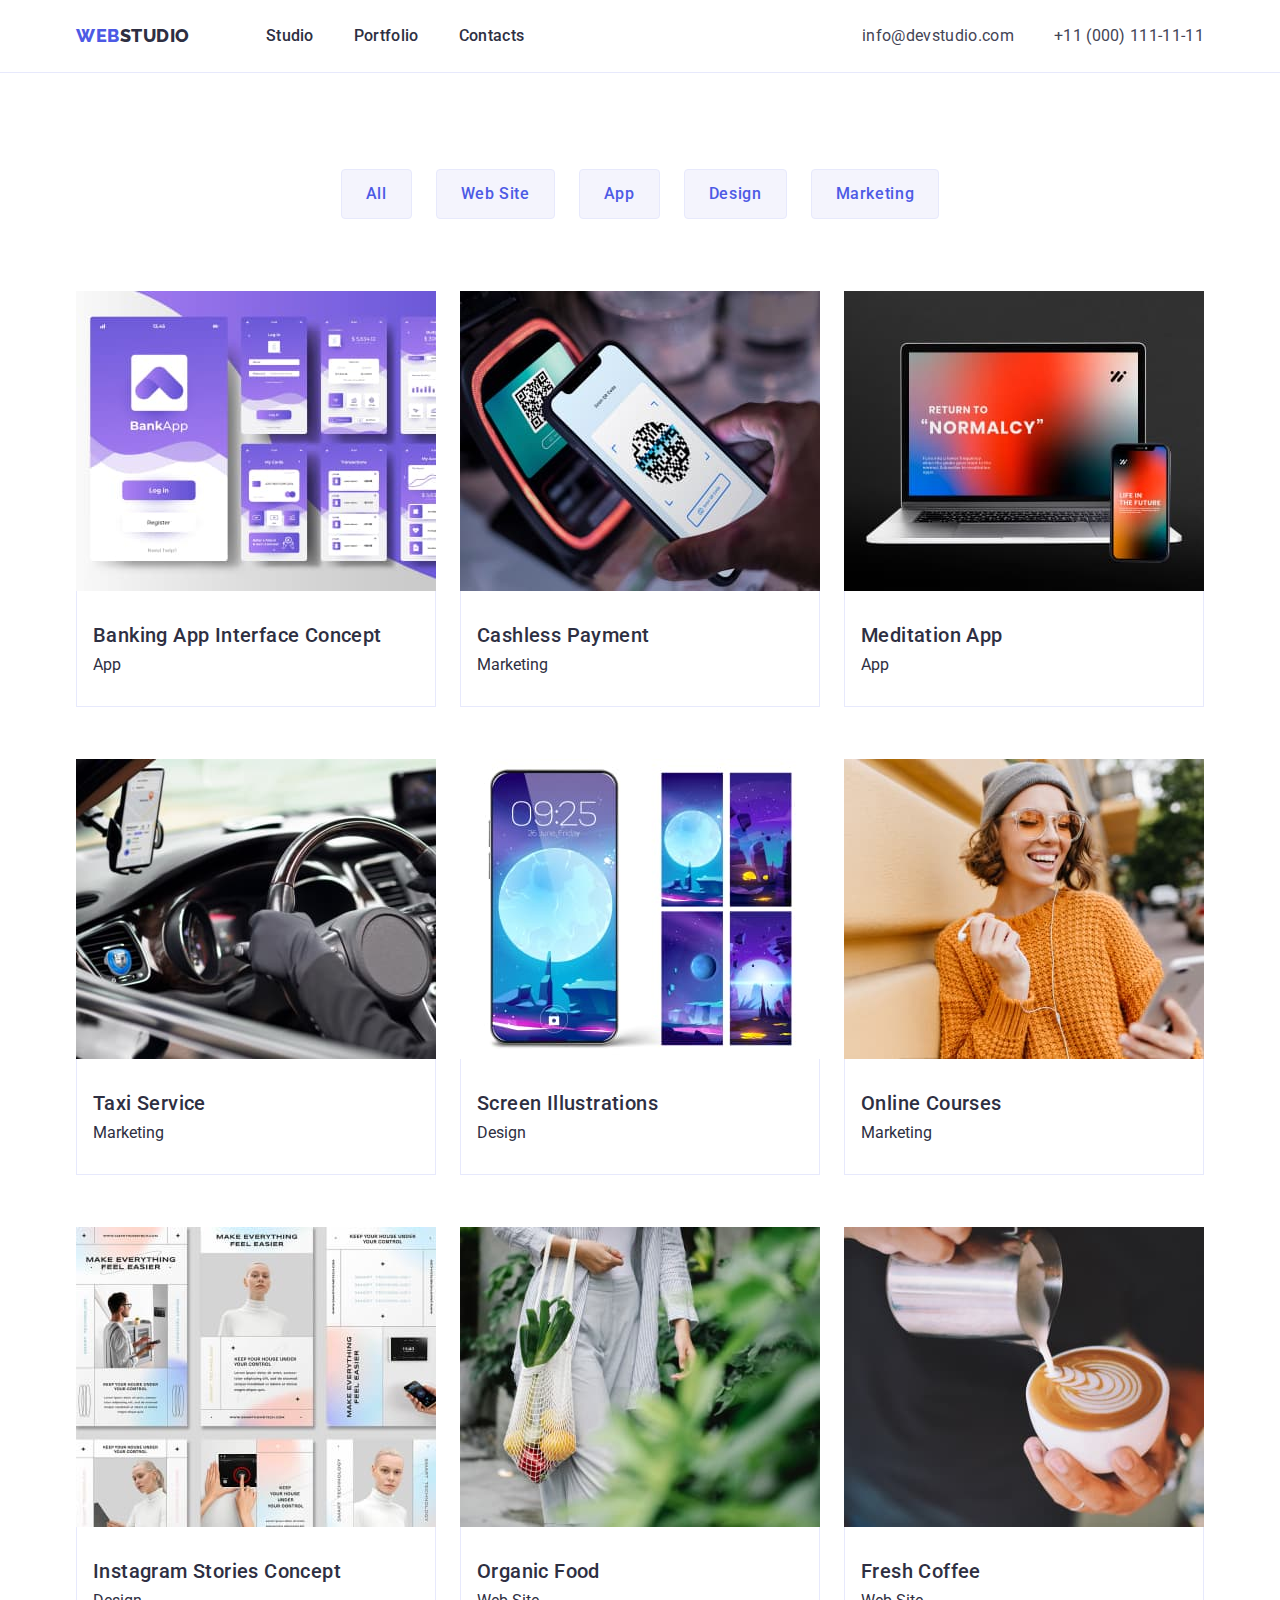
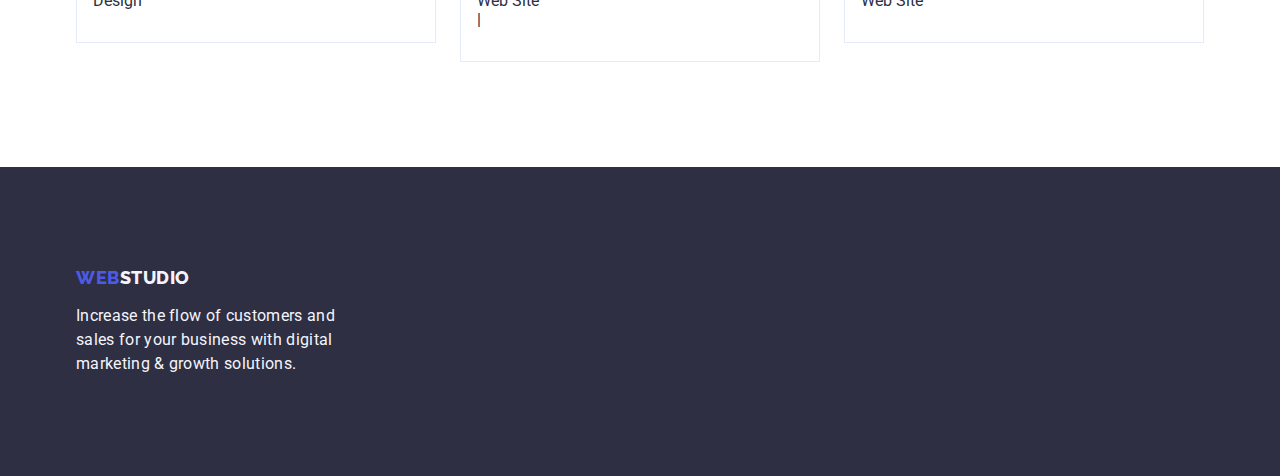
==== portfolio.html @ b85ea652 "3" ====
<!DOCTYPE html>
<html lang="en">
<head>
    <meta charset="UTF-8">
    <meta name="viewport" content="width=device-width, initial-scale=1.0">
    <link rel="stylesheet" href="css/styles.css">
    <title>Homework-2</title>
    <link rel="preconnect" href="https://fonts.googleapis.com">
    <link rel="preconnect" href="https://fonts.gstatic.com" crossorigin>
    <link href="https://fonts.googleapis.com/css2?family=Raleway:wght@800&family=Roboto:wght@400;500;700;900&display=swap"
        rel="stylesheet">
    <link  rel="stylesheet" 
    href="https://cdnjs.cloudflare.com/ajax/libs/modern-normalize/2.0.0/modern-normalize.min.css" 
    integrity="sha512-4xo8blKMVCiXpTaLzQSLSw3KFOVPWhm/TRtuPVc4WG6kUgjH6J03IBuG7JZPkcWMxJ5huwaBpOpnwYElP/m6wg==" 
    crossorigin="anonymous" 
    referrerpolicy="no-referrer" />
</head>
<body>
    <header class="header">
    <div class="container container-header">
    <nav class="nav">
        <a class="logo link" href="#">Web<span class="studio-logo">Studio</span></a>
            <ul class="nav-list list">
                <li><a class="menu link" href="./index.html">Studio</a></li>
                <li><a class="menu link" href="./portfolio.html">Portfolio</a></li>
                <li><a class="menu link" href="">Contacts</a></li>
            </ul>
        </nav>
        <address class="contacts">
            <ul class="address-list list">
                <li><a class="address link" href="mailto:info@devstudio.com">info@devstudio.com</a></li>
                <li><a class="address link" href="tel:+1100011111">+11 (000) 111-11-11</a></li>
            </ul>
        </address>
    </div>
    </header>
    <main>
        <section class="selection-portfolio">
        <div class="container container-main-portfolio">
        <h1 class="visually-hidden">Menu</h1>
            <ul class="list button-list">
                <li><button class="button-two" type="button">All</button></li>
                <li><button class="button-two" type="button">Web Site</button></li>
                <li><button class="button-two" type="button">App</button></li>
                <li><button class="button-two" type="button">Design</button></li>
                <li><button class="button-two" type="button">Marketing</button></li>
            </ul>
        <ul class="list menu-list">
            <li class="menu-list-li">
                <a class="link"><img src="./images/img2-1.jpg" alt="Apps" width="360" height="300"/>
                <div class="App div-a">
                <h2 class="heading-portfolio-two">Banking App Interface Concept</h2>
                <p class="p-portfolio-list">App</p></div></a>
            </li>
            <li class="menu-list-li">
                <a class="link"><img src="./images/img2-2.jpg" alt="Contactless payment" width="360" height="300"/>
                <div class="App div-a">
                <h2 class="heading-portfolio-two">Cashless Payment</h2>
                <p class="p-portfolio-list">Marketing</p></div></a>
            </li>
            <li class="menu-list-li">
                <a class="link"><img src="./images/img2-3.jpg" alt="Laptop" width="360" height="300"/>
                <div class="App div-a">
                <h2 class="heading-portfolio-two">Meditation App</h2>
                <p class="p-portfolio-list">App</p></div></a>
            </li>
            <li class="menu-list-li">
                <a class="link"><img src="./images/img2-4.jpg" alt="wheel" width="360" height="300"/>
                <div class="App div-a">
                <h2 class="heading-portfolio-two">Taxi Service</h2>
                <p class="p-portfolio-list">Marketing</p></div></a>
            </li>
            <li class="menu-list-li">
                <a class="link"><img src="./images/img2-5.jpg" alt="purple wallpaper" width="360" height="300"/>
                <div class="App div-a">
                <h2 class="heading-portfolio-two">Screen Illustrations</h2>
                <p class="p-portfolio-list">Design</p></div></a>
            </li>
            <li class="menu-list-li">
                <a class="link"><img src="./images/img2-6.jpg" alt="happy woman in orange sweater" width="360" height="300"/>
                <div class="App div-a">
                <h2 class="heading-portfolio-two">Online Courses</h2>
                <p class="p-portfolio-list">Marketing</p></div></a>
            </li>
            <li class="menu-list-li">
                <a class="link"><img src="./images/img2-7.jpg" alt="instagram" width="360" height="300"/>
                <div class="App div-a">
                <h2 class="heading-portfolio-two">Instagram Stories Concept</h2>
                <p class="p-portfolio-list">Design</p></div></a>
            </li>
            <li class="menu-list-li">
                <a class="link"><img src="./images/img2-8.jpg" alt="food shopping" width="360" height="300"/>
                <div class="App div-a">
                <h2 class="heading-portfolio-two">Organic Food</h2>
                <p class="p-portfolio-list">Web Site</p>|</div></a>
            </li>
            <li class="menu-list-li">
                <a class="link"><img src="./images/img2-9.jpg" alt="Cup of coffee" width="360" height="300"/>
                <div class="App div-a">
                <h2 class="heading-portfolio-two">Fresh Coffee</h2>
                <p class="p-portfolio-list">Web Site</p></div></a>
            </li>
        </ul>
    </section>
    </main>
    <footer class="footer">
        <div class="container container-footer">
        <a class="logo link logo-footer" href="#">Web<span class="studio-logoo">Studio</span></a>
        <p class="footer-p">Increase the flow of customers and 
            sales for your business with digital 
            marketing & growth solutions.</p>
        </div>
    </footer>
</body>
</html>
---- css/styles.css ----
body {
    background-color: #FFFFFF;
    color: #434455;
    color: var(--brand-color);
    font-style: normal;
    font-family: 'Roboto', sans-serif;
}
:root {
    --brand-color: #434455;
    --color-text: #2e2f42;
    --marka-color:#404BBF;
    --button-two: #4d5ae5;
    --button-one: #4D5AE5;
    --white: #fff;
    --cornflower: #E7E9FC;
}

/* general */

* {
    box-sizing: border-box;
    margin: 0;
    padding: 0;
}

.container {
    width: 1158px;
    margin: 0 auto;
    align-items: center;
    padding: 0 15px;
}
/* global shit */

.visually-hidden {
    position: absolute;
    width: 1px;
    height: 1px;
    margin: -1px;
    border: 0;
    padding: 0;

    white-space: nowrap;
    clip-path: inset(100%);
    clip: rect(0 0 0 0);
    overflow: hidden;
}

img {
    display: block;
}

a {
    text-decoration: none;
    font-style: normal;
    color: #2E2F42;
    cursor: pointer;
}

.link {
    text-decoration: none;
}

.link:hover,
.link:active,
.link:focus {
    color: var(--marka-color);
}

.list {
    list-style: none;
}

.section {
    justify-content: center;
}

/* header */

.header {
    border-bottom: 1px solid var(--cornflower, #E7E9FC);
}

.container-header {
    display: flex;
    height: 72px;
    align-items: center;
}

.logo {
    font-family: 'Raleway', sans-serif;
    font-weight: 800;
    font-size: 18px;
    line-height: 1.17;
    text-transform: uppercase;
    color: #4d5ae5;
    letter-spacing: 0.03em;
    margin-right: 76px;
}

.studio-logo {
    color: #2E2F42;
}

.nav {
    display: flex;
    align-items: center;
}
.nav-list {
    display: flex;
    display: inline-flex;
    align-items: flex-start;
    gap: 40px;
    padding: 24px 0;
}

.contacts {
    font-style: normal;
}

.address {
    color: #434455;
    line-height: 1.5;
    letter-spacing: 0.02em;
}

.address:hover, .address:active {
    color: var(--marka-color);
}
.contacts {
    flex-direction: row-reverse;
    margin-left: auto;
}

.address-list {
    display: flex;
    gap: 40px;
}

.menu {
    font-weight: 500;
    font-size: 16px;
    line-height: 1.5;
    letter-spacing: 0.02em;
    color: #2e2f42;
    padding: 24px 0;
}

.menu:active {
    color: var(--marka-color);
}

/* main-index.html */

/* section-one*/

.selection-one {
    background-color: #2E2F42;
    color: var(--white);
    padding: 188px 0;
}

.container-main {
    align-items: center;
    justify-content: center;
    flex-direction: column;
    gap: 48px;
}

.heading-one {
    font-size: 56px;
    line-height: 1.07;
    text-align: center;
    letter-spacing: 0.02em;
    max-width: 496px;
    align-items: center;
    justify-content: center;
    font-style: normal;
    font-weight: 700;
    margin: 0 auto;
    margin-bottom: 48px;
}

.button-one {
    background-color: #4d5ae5;
    font-family: "Roboto", sans-serif;
    font-weight: 500;
    line-height: 1.5;
    letter-spacing: 0.04em;
    font-size: 16px;
    color: #ffffff;
    cursor: pointer;
    display: block;
    min-width: 169px;
    height: 56px;
    border: none;
    border-radius: 4px;
    margin: 0 auto;
}

.button-one:hover,
.button-one:focus {
    background-color: var(--marka-color);
}

/* section-two */

.container-two {
    justify-content: center;
    align-content: center;
    flex-direction: row;
}

.selection-two {
    padding: 120px 0;
}

.visually-hidden {
    font-weight: 500;
    font-size: 20px;
    line-height: 1.2;
    letter-spacing: 0.02em;
}

.two-list {
    display: flex;
    gap: 24px;
}

.li-two-list {
    width: calc((100% - 72px) / 4);
}

.heading-three-selection-two {
    font-weight: 500;
    font-size: 20px;
    letter-spacing: 0.02em;
    line-height: 1.2;
    color: #2e2f42;
    margin-bottom: 8px;
}

.p-selection-two {
    line-height: 1.5;
    letter-spacing: 0.02em;
    color: var(--brand-color);
}

/* section-three */

.selection-three {
    padding-bottom: 120px;
}

.heading-two {
    font-size: 36px;
    line-height: 1.11;
    text-align: center;
    letter-spacing: 0.02em;
    text-transform: capitalize;
    color: var(--color-text);
    margin-bottom: 72px;
}

.three-list {
    display: flex;
    gap: 24px;
}

.li-three-list {
    flex-basis: calc((100% - 48px) / 3);
    display: inline-flex;
    flex-direction: column;
    align-items: flex-start;
}

/* section-four */

.container-four {
    align-content: center;
    align-items: center;
    gap: 24px;
}

.selection-four {
    background-color: #F4F4FD;
    height: 732px;
    padding: 120px 0;
}

.name-list {
    background-color: #FFFFFF;
    padding-bottom: 32px;
    width: 264px;
    height: 380px;
    border-radius: 0px 0px 4px 4px;
    background: var(--white, #FFF);
    box-shadow: 0px 2px 1px 0px rgba(46, 47, 66, 0.08), 0px 1px 1px 0px rgba(46, 47, 66, 0.16), 0px 1px 6px 0px rgba(46, 47, 66, 0.08);
    width: calc((100% - 72px) / 4);
}

.name-div {
    padding-top: 32px;
    padding-bottom: 32px;
    padding-left: 16px;
    padding-right: 16px;
}

.heading-three {
    font-size: 36px;
    line-height: 1.11;
    text-align: center;
    letter-spacing: 0.02em;
    text-transform: capitalize;
    color: #2e2f42;
    margin-bottom: 72px;
}

.heading-name {
    font-size: 20px;
    line-height: 1.2;
    letter-spacing: 0.02em;
    text-transform: capitalize;
    color: #2e2f42;
    font-weight: 500;
    text-align: center;
    margin-bottom: 8px;
}

.four-list {
    display: flex;
    justify-content: center;
    text-align: center;
    gap: 24px;
}

.p-selection-four {
    font-size: 16px;
    letter-spacing: 0.02em;
    line-height: 1.5;
    color: #434455;
}

/* footer */

.container-footer {
    align-items: center;
}

.studio-logoo {
    color: #F4F4FD;
}

.logo-footer {
    display: inline-block;
    margin-bottom: 16px;
}

.footer {
    background-color: #2E2F42;
    padding: 100px 0;
}

.footer-p {
    color: #F4F4FD;
    line-height: 1.5;
    letter-spacing: 0.02em;
    justify-content: center;
    max-width: 264px;
}

/* main-portfolio */

.selection-portfolio {
    padding: 96px 0 120px 0;
}

.container-main-portfolio {
    flex-direction: column;
    justify-content: center;
}

.buttons-menu {
    display: flex;
    align-items: center;
    justify-content: center;
}

.button-list {
    display: flex;
    gap: 24px;
    justify-content: center;
    margin-bottom: 72px;
}

.button-two {
    background-color: #F4F4FD;
    color: var(--button-two);
    text-align: center;
    cursor: pointer;
    font-family: "Roboto", sans-serif;
    font-weight: 500;
    font-size: 16px;
    line-height: 1.5;
    letter-spacing: 0.04em;
    padding: 12px 24px;
    border: 1px solid var(--cornflower);
    border-radius: 4px;
}
.button-two:hover,
.button-two:visited,
.button-two:active,
.button-two:focus {
    background-color: var(--marka-color);
    color: var(--white);
    cursor: pointer;
    border: 1px solid transparent;
}
.menu-list {
    gap: 24px;
    display: flex;
    flex-wrap: wrap;
    justify-content: center;
    gap: 24px;
    row-gap: 48px;
}

.menu-list-li {
    display: flex;
    width: 360px;
    height: 420px;
    padding-bottom: 0px;
    flex-direction: column;
    align-items: flex-start;
    gap: 32px;
    flex-shrink: 0;
    row-gap: 48px;
    width: calc((100% - 48px) / 3);
}

.heading-portfolio-two {
    font-weight: 500;
    font-size: 20px;
    line-height: 1.2;
    letter-spacing: 0.02em;
    margin-bottom: 8px;

}

.p-portfolio {
    line-height: 1.5;
    letter-spacing: 0.02em;
    color: #434455;
    padding: 0 16px;
}

.p {
    margin-bottom: 8px;
}

.div-a {
    border: 1px solid var(--cornflower, #E7E9FC);
    border-top: none;
    margin-bottom: 8px;
    padding: 32px 16px 32px;
}
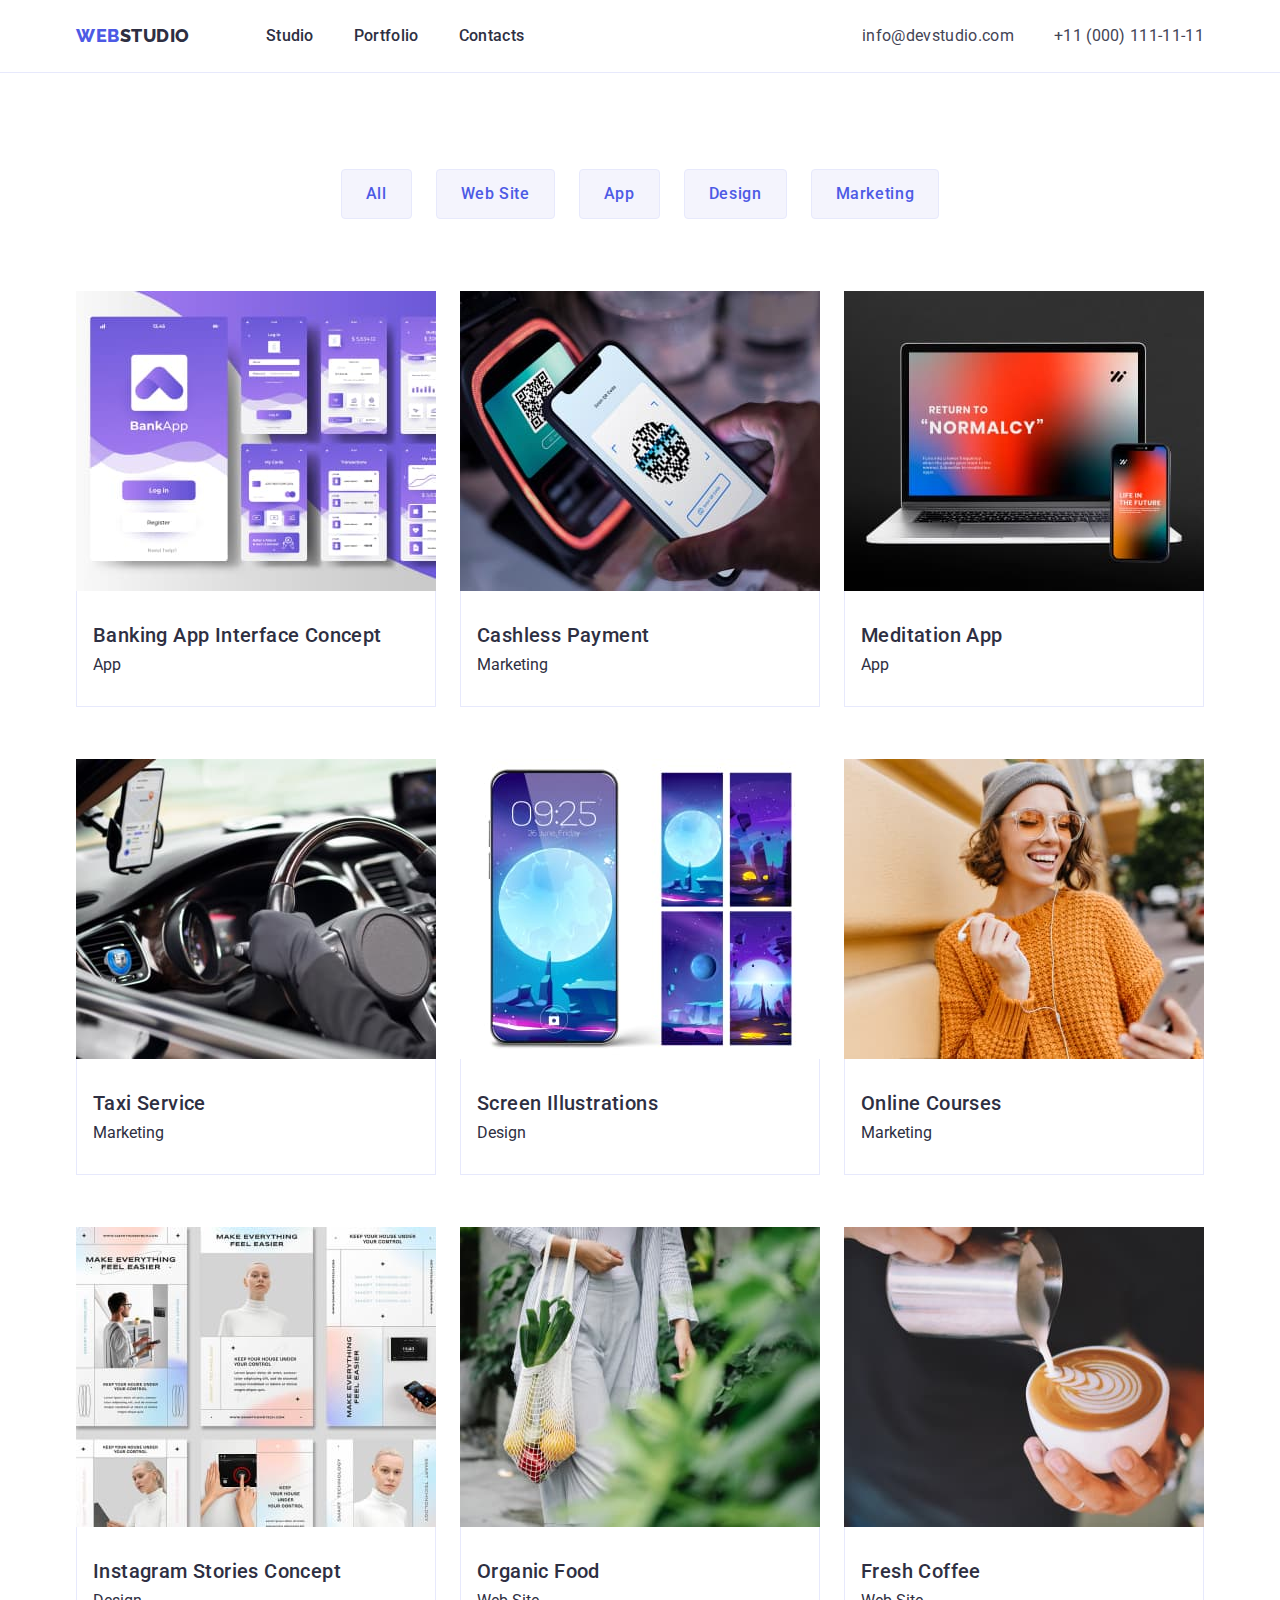
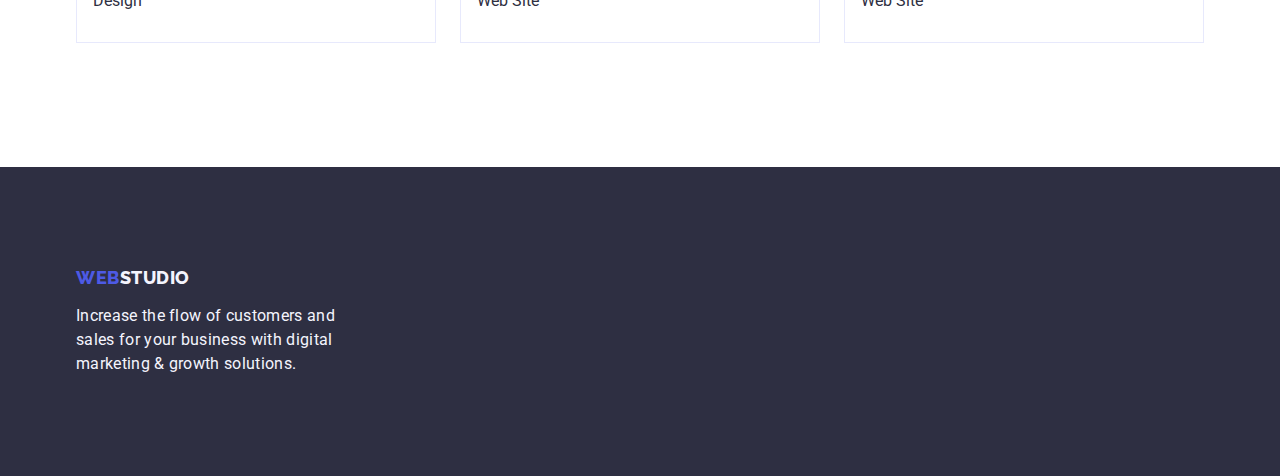
==== commit 40ebfce2: "4" ====
--- a/portfolio.html
+++ b/portfolio.html
@@ -92,7 +92,7 @@
                 <a class="link"><img src="./images/img2-8.jpg" alt="food shopping" width="360" height="300"/>
                 <div class="App div-a">
                 <h2 class="heading-portfolio-two">Organic Food</h2>
-                <p class="p-portfolio-list">Web Site</p>|</div></a>
+                <p class="p-portfolio-list">Web Site</p></div></a>
             </li>
             <li class="menu-list-li">
                 <a class="link"><img src="./images/img2-9.jpg" alt="Cup of coffee" width="360" height="300"/>
